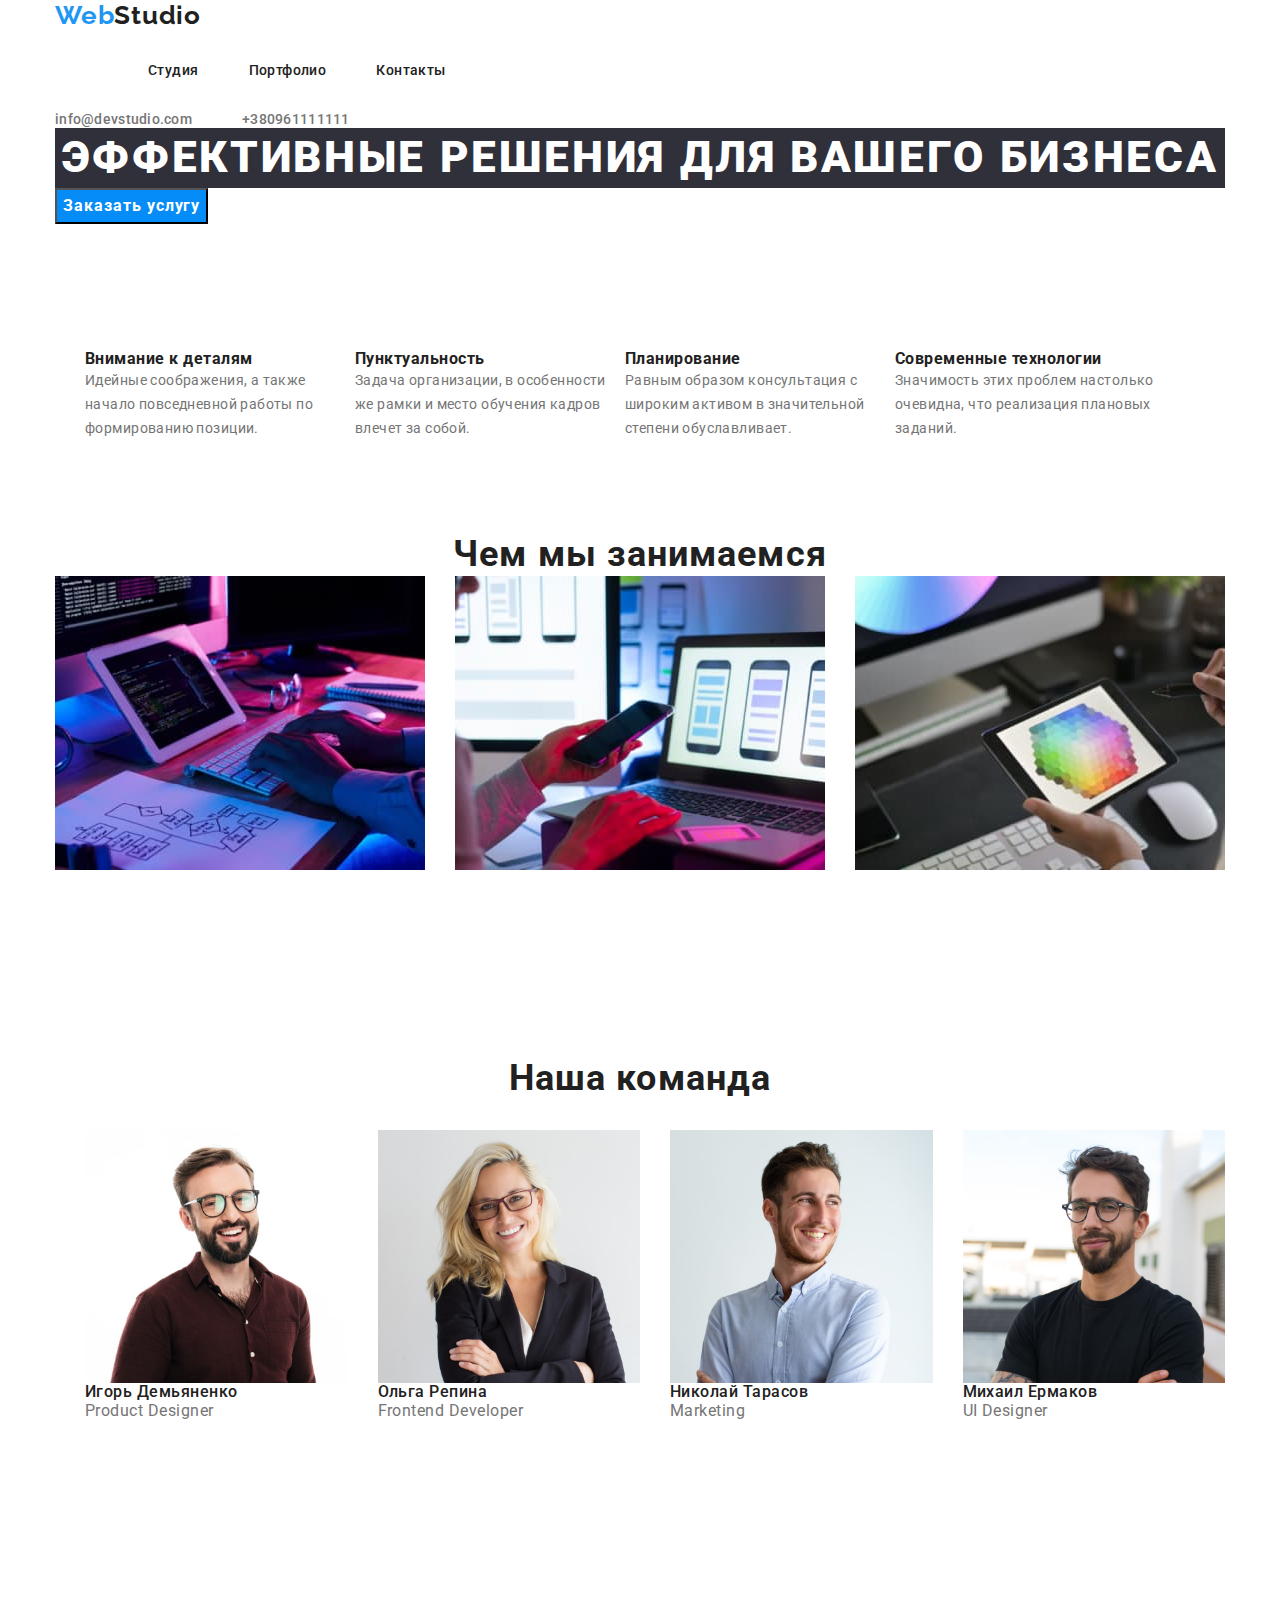
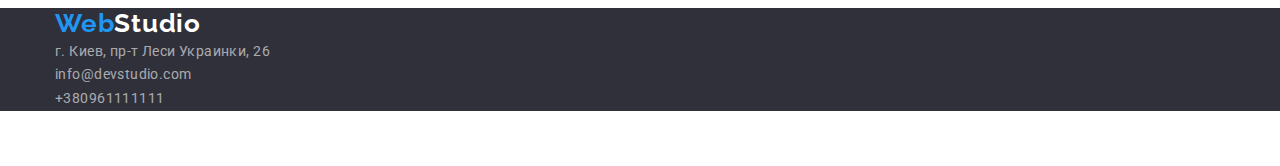
==== index.html @ 9c1d5c58 "На проверку" ====
<!DOCTYPE html>
<html lang="ru">
<head>
    <meta charset="UTF-8">
    <meta http-equiv="X-UA-Compatible" content="IE=edge">
    <meta name="viewport" content="width=device-width, initial-scale=1.0">
    <title>Document</title>
    <link rel="preconnect" href="https://fonts.googleapis.com"/>
    <link rel="preconnect" href="https://fonts.gstatic.com" crossorigin/>
    <link href="https://fonts.googleapis.com/css2?family=Raleway:wght@700&family=Roboto:wght@400;500;700;900&display=swap"
        rel="stylesheet"/>
    <link rel="stylesheet" href="https://cdnjs.cloudflare.com/ajax/libs/modern-normalize/1.0.0/modern-normalize.min.css">
    <link rel="stylesheet" href="./css/styles.css">
</head>
<body>
    <!-- Хедер -->
    <header class="header">
        <div class="container header-container">
            <a class="logo" href="/" lang="en"><span class="logo-web">Web</span>Studio</a>
        <nav class="nav-box">
            <ul class="nav-list">
                <li class="nav-item"><a href="./index.html" class="nav-link">Студия</a></li>
                <li class="nav-item"><a href="./portfolio.html" class="nav-link">Портфолио</a></li>
                <li class="nav-item"><a href="/" class="nav-link">Контакты</a></li>
            </ul>
        </nav>
        <ul class="link-box">
            <li class="nav-item"><a href="mailto:info@devstudio.com" class="contacts-link">info@devstudio.com</a></li>
            <li class="nav-item"><a href="tel:+380961111111" class="contacts-link">+380961111111</a></li>
        </ul>
        </div>

    </header>
    <main>
        <!-- Герой -->
    <div class="container">
            <h1 class="hero-title">Эффективные решения для вашего бизнеса</h1>
            <button class="btn" type="button">Заказать услугу</button>
    </div>
        <!-- Наши преимущества -->
        <section class="section">
            
            <div class="container">
        <h2 class="title">Наши преимущества</h2>
        <ul class="title-details">
            <li class="item">
                <h3 class="section-title">Внимание к деталям</h3>
                <p class="details">Идейные соображения, а также начало повседневной работы по формированию позиции.</p>
            </li>
            <li class="item">
                <h3 class="section-title">Пунктуальность</h3>
                <p class="details">Задача организации, в особенности же рамки и место обучения кадров влечет за собой.</p>
            </li>
            <li class="item" >
                <h3 class="section-title">Планирование</h3>
                <p class="details">Равным образом консультация с широким активом в значительной степени обуславливает.</p>
            </li>
            <li class="item">
                <h3 class="section-title">Современные технологии</h3>
                <p class="details">Значимость этих проблем настолько очевидна, что реализация плановых заданий.</p>
            </li>
        </ul>
        </div>
    
    <section class="section">
        <!-- Процессы и команда -->
        <div class="container">
        <h2 class="vector">Чем мы занимаемся</h2>
      
        <ul class="card-set">
            <li class="img-box"> 
                <img src="./images/img1.jpg" alt="клавиатура" width="370">
            </li>
            <li class="img-box">
                <img src="./images/img2.jpg" alt="телефон" width="370">
            </li>
            <li class="img-box">
                <img src="./images/img3.jpg" alt="планшет" width="370">
            </li>
        </ul>
    </div>
    </section>
    <section class="section">
        <div class="container">
        <h2 class="team">Наша команда</h2>
        <ul class="team-list"> 
            <li class="team-box">
                <img src="./images/img4.jpg" alt="Игорь Демьяненко" width="270">
            <div class="position-box">
                <h3 class="team-name">Игорь Демьяненко</h3>
                <p class="position">Product Designer</p>
            </div>
            </li>
            <li class="team-box">
                <img src="./images/img5.jpg" alt="Ольга Репина" width="270">
             <div class="position-box">   
                <h3 class="team-name" >Ольга Репина</h3>
                <p class="position">Frontend Developer</p>
            </div>
            </li>
            <li class="team-box">
                <img src="./images/img6.jpg" alt="Николай Тарасов" width="270">
             <div class="position-box"> 
                <h3 class="team-name">Николай Тарасов</h3>
                <p class="position" >Marketing</p>
            </div>  
            </li>
            <li class="team-box">
                <img src="./images/img7.jpg" alt="Михаил Ермаков" width="270">
             <div class="position-box">  
                <h3 class="team-name" >Михаил Ермаков</h3>
                <p class="position">UI Designer</p>
            </div> 
            </li>
        </ul>
        </div>
    </section>
</main>
<!-- футер -->
<footer>
    <div class="container">
 
            <a class="logo-footer" href="/" lang="en"><span class="logo-web">Web</span>Studio</a>
            <address>
            <ul class="link-connections">
                <li>
                    <a class="link-connection" href="https://goo.gl/maps/8ebgqSX6K33a8LGr6">г. Киев, пр-т Леси Украинки,
                        26</a>
                </li>
                <li>
                    <a class="link-connection" href="mailto:info@devstudio.com" lang="en">info@devstudio.com</a>
                </li>
                <li>
                    <a class="link-connection" href="tel:+380961111111">+380961111111</a>
                </li>
            </ul>
            </address>
    
</div>
</footer>
</body>

</html>
---- css/styles.css ----
:root {
  --primary-text-color: #757575;
  --title-text-color: #212121;
  --accent-color: #2196f3;
  --primary-white-color: #ffffff;
  --primary-font: Roboto;
  --secondary-font: Raleway;
  --footer-color: #2f303a;
  --text-footer: rgba(255, 255, 255, 0.6);
  --primary-batton-bg-color: #f5f4fa;
}

h1,
h2,
h3,
p {
  margin: 0;
  list-style: none;
}
ul {
  padding-left: 0;
  margin: 0;
  list-style: none;
}
a {
  text-decoration: none;
}

/* Хедер */
body {
  font-family: var(--primary-font), sans-serif;
  color: var(--primary-text-color);
  background-color: var(--primary-white-color);
  letter-spacing: 0.03em;
  font-size: 14px;
}
.container {
  width: 1200px;
  margin: 0 auto;
  padding-left: 15px;
  padding-right: 15px;
}

.section {
  padding-top: 94px;
  padding-bottom: 94px;
}
.container header-container {
  display: flex;
  align-items: center;
}
.logo {
  font-family: Raleway, sans-serif;
  font-style: normal;
  font-weight: bold;
  font-size: 26px;
  line-height: 1.2;
  letter-spacing: 0.03em;
  color: var(--title-text-color);
}
.logo-web {
  color: var(--accent-color);
}
.nav-list {
  display: flex;
  margin-left: 93px;
}
.link-box {
  display: flex;
  margin-left: auto;
}
.nav-item:not(:last-child) {
  margin-right: 50px;
}

.nav-link {
  display: block;
  padding-top: 32px;
  padding-bottom: 32px;
  font-weight: 500;
  font-size: 14px;
  line-height: 1.14;
  color: var(--title-text-color);
}
.nav-link:hover,
.nav-link:focus {
  color: var(--accent-color);
}
.link-box {
  display: flex;
}
.link-box.nav-item:last-child {
  margin-left: 50;
}

.contacts-link {
  font-weight: 500;
  font-size: 14px;
  line-height: 1.14;
  letter-spacing: 0.02em;
  color: var(--primary-text-color);
}
.contacts-link:hover,
.contacts-link:focus {
  color: var(--accent-color);
}
/* Герой */
.hero-title {
  font-weight: 900;
  font-size: 44px;
  line-height: 1.36;
  text-align: center;
  letter-spacing: 0.06em;
  text-transform: uppercase;
  color: var(--primary-white-color);
  background-color: #2f303a;
}
.btn {
  font-weight: 700;
  font-size: 16px;
  line-height: 1.9;
  display: flex;
  align-items: center;
  text-align: center;
  letter-spacing: 0.06em;
  color: var(--primary-white-color);
  background-color: #058cf6;
  cursor: pointer;
}
.btn:hover,
.btn:focus {
  background-color: #058cf7;
  color: var(--title-text-color);
}

.title {
  width: 1px;
  height: 1px;
  margin: 1px;
  padding: 0;
  overflow: hidden;
  border: 0;
  clip: rect(0 0 0 0);
}
/* Наши преимущества */

.title-details {
  display: flex;
  margin-left: 30px;
  margin-top: 30px;
}
.item {
  max-width: 270px;
}
.title-details.item:not(:last-child) {
  margin-left: 30;
}

.section-title {
  font-weight: 700;
  line-height: 1.14;
  letter-spacing: 0.03em;
  color: var(--title-text-color);
}
.details {
  font-style: normal;
  font-weight: 400;
  line-height: 1.7;
  letter-spacing: 0.03em;
  color: var(--primary-text-color);
}
/* процессы и команда */
.card-set {
  display: flex;
  margin-left: -30px;
  margin-top: -30px;
}
.card-set > .img-box {
  margin-left: 30px;
  margin-top: 30px;
}

.vector,
.team {
  font-weight: 700;
  font-size: 36px;
  line-height: 1.16;
  letter-spacing: 0.03em;
  color: var(--title-text-color);
  text-align: center;
}
.team-list {
  display: flex;
}
.team-list > .team-box {
  margin-left: 30px;
  margin-top: 30px;
}
.team-name {
  font-weight: 500;
  font-size: 16px;
  line-height: 1.18;
  letter-spacing: 0.03em;
  color: var(--title-text-color);
}
.position {
  font-weight: 400;
  font-size: 16px;
  line-height: 1.18;
  letter-spacing: 0.03em;
  color: var(--primary-text-color);
}
/* портфолио */
.filter-battons {
  display: flex;
  justify-content: center;
  padding-left: 0;
  padding-top: 94px;
  margin-bottom: 50px;
}
.portfolio-button:last-child {
  margin-right: 8px;
}
.portfolio-button {
  padding: 6px 22px;
  text-align: center;
  font-family: Roboto, sans-serif;
  font-weight: 500;
  font-size: 16px;
  line-height: 1.62;
  letter-spacing: 0.03em;
  color: var(--title-text-color);
  background-color: var(--primary-batton-bg-color);
  cursor: pointer;
  border: none;
  box-shadow: none;
  border-radius: 4px;
}
.portfolio-button:hover,
.portfolio-button:focus {
  color: var(--title-text-color);
  background-color: var(--accent-color);
}
.portfolio-list {
  display: flex;
  flex-wrap: wrap;
  padding-left: 0;
  padding-bottom: 94px;
}
.portfolio-list > .portfolio-item {
  margin-right: 30px;
  margin-bottom: 30px;
}
.portfolio-item:nth-child(3n) {
  margin-right: 0;
}
.portfolio-item:nth-last-child(-n + 3) {
  margin-bottom: 0;
}

img {
  display: block;
  max-width: 100%;
  height: auto;
}
.portfolio-title {
  color: var(--title-text-color);
  font-weight: 700;
  font-size: 18px;
  line-height: 2;
  letter-spacing: 0.06em;
}
.portfolio-projeсt {
  font-size: 16px;
  line-height: 1.9;
  color: var(--title-text-color);
}
/* Футер */

.logo-footer {
  font-family: Raleway, sans-serif;
  font-style: normal;
  font-weight: 700;
  font-size: 26px;
  line-height: 1.2;
  letter-spacing: 0.03em;
  color: var(--primary-white-color);
  padding-top: 60px;
}

.link-connection {
  font-style: normal;
  font-weight: 400;
  line-height: 1.7;
  letter-spacing: 0.03em;
  color: var(--text-footer);
  padding-bottom: 60px;
}
.link-connection:hover,
.link-connection:focus {
  color: var(--primary-white-color);
}
footer {
  background-color: var(--footer-color);
}
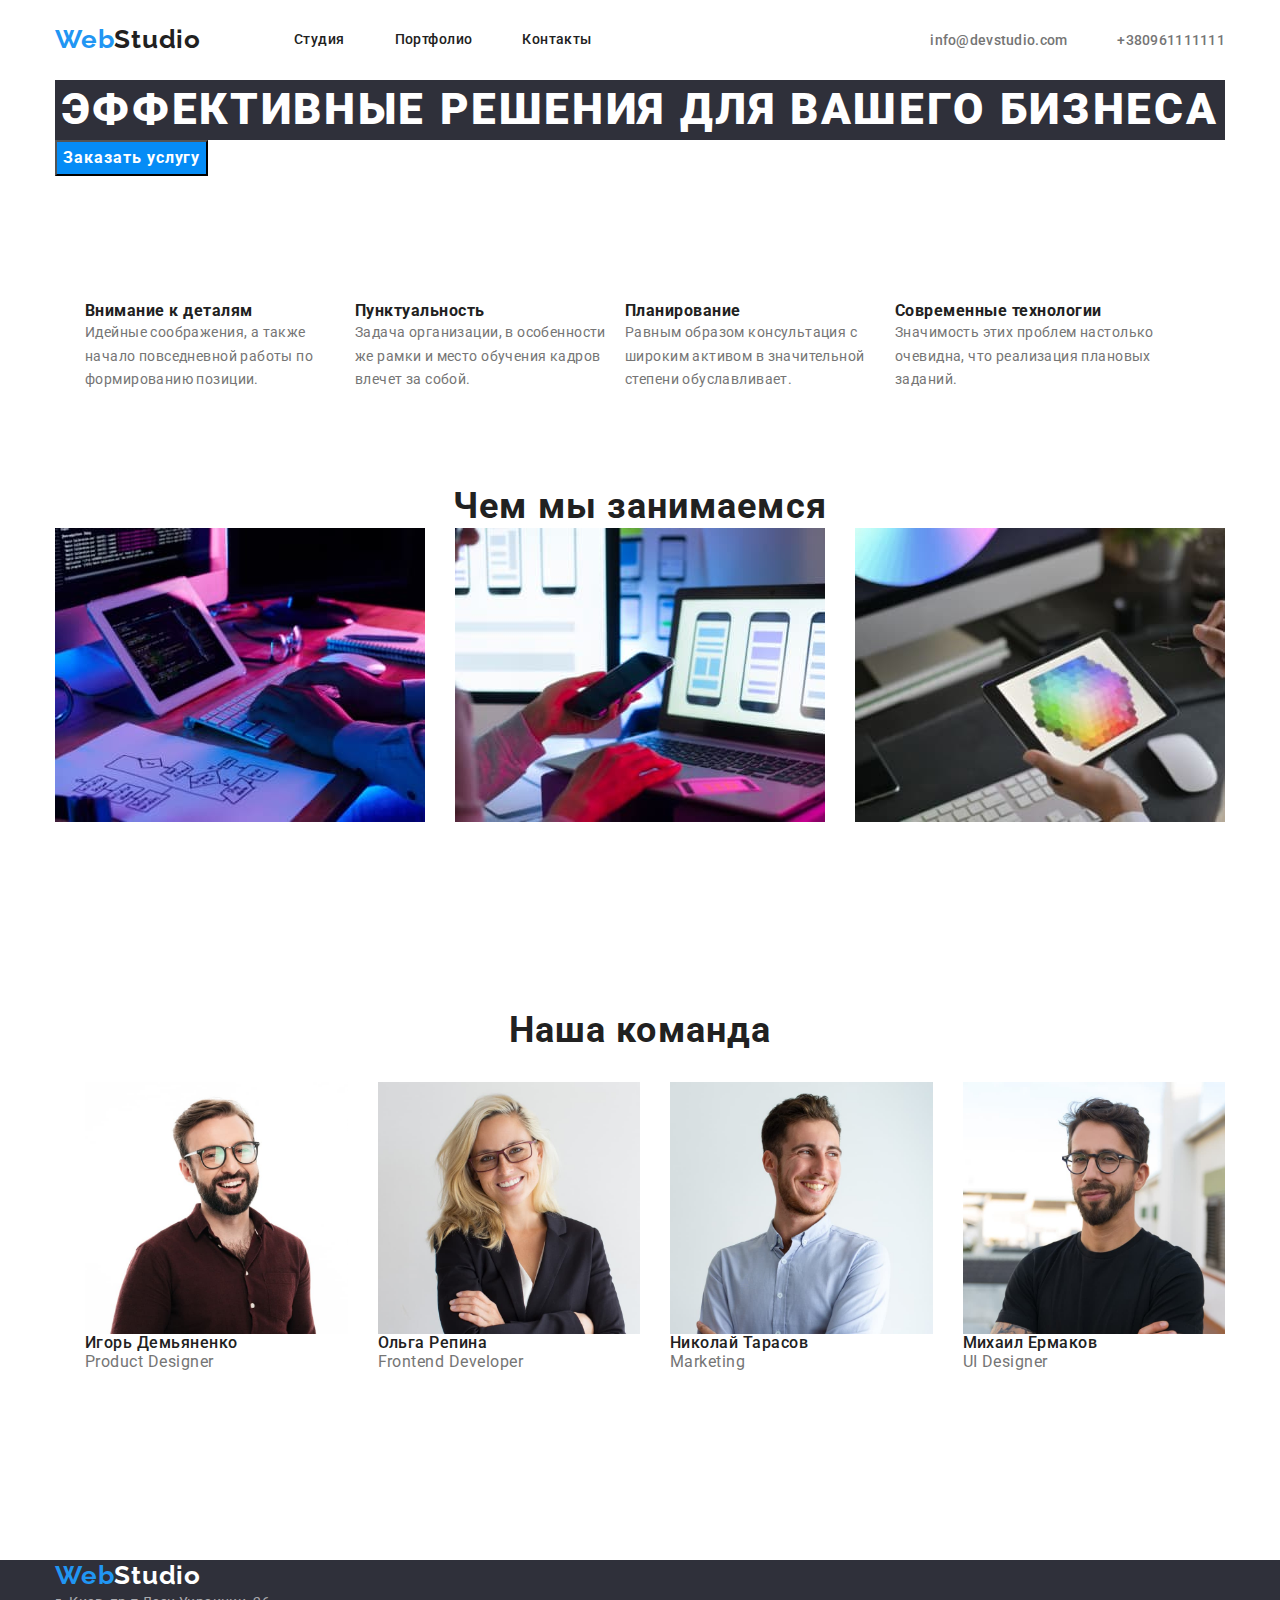
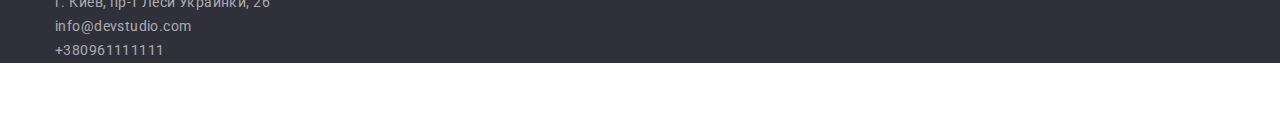
==== commit 76f985d2: "поправила немного" ====
--- a/index.html
+++ b/index.html
@@ -17,13 +17,13 @@
     <header class="header">
         <div class="container header-container">
             <a class="logo" href="/" lang="en"><span class="logo-web">Web</span>Studio</a>
-        <nav class="nav-box">
+        <!-- <nav class="nav-box"> -->
             <ul class="nav-list">
                 <li class="nav-item"><a href="./index.html" class="nav-link">Студия</a></li>
                 <li class="nav-item"><a href="./portfolio.html" class="nav-link">Портфолио</a></li>
                 <li class="nav-item"><a href="/" class="nav-link">Контакты</a></li>
             </ul>
-        </nav>
+        <!-- </nav> -->
         <ul class="link-box">
             <li class="nav-item"><a href="mailto:info@devstudio.com" class="contacts-link">info@devstudio.com</a></li>
             <li class="nav-item"><a href="tel:+380961111111" class="contacts-link">+380961111111</a></li>
--- a/css/styles.css
+++ b/css/styles.css
@@ -45,7 +45,7 @@
   padding-top: 94px;
   padding-bottom: 94px;
 }
-.container header-container {
+.header-container {
   display: flex;
   align-items: center;
 }
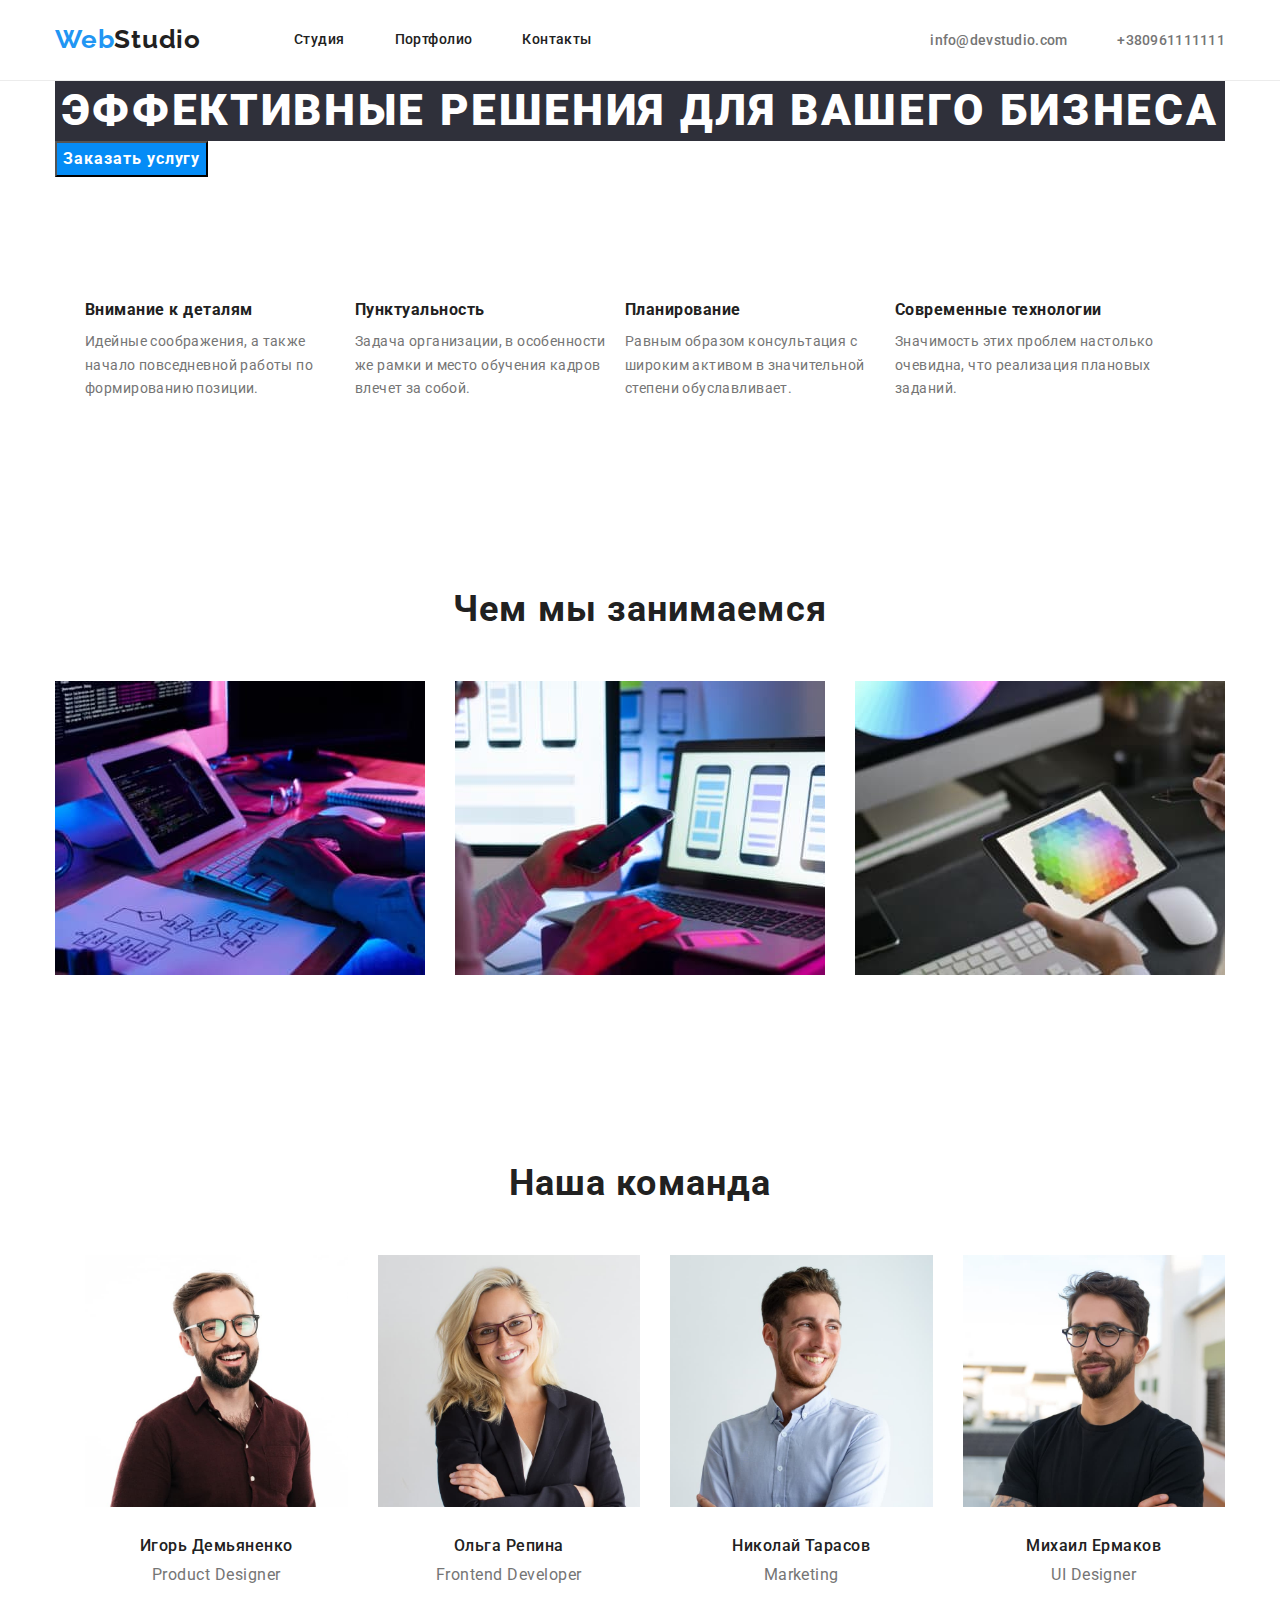
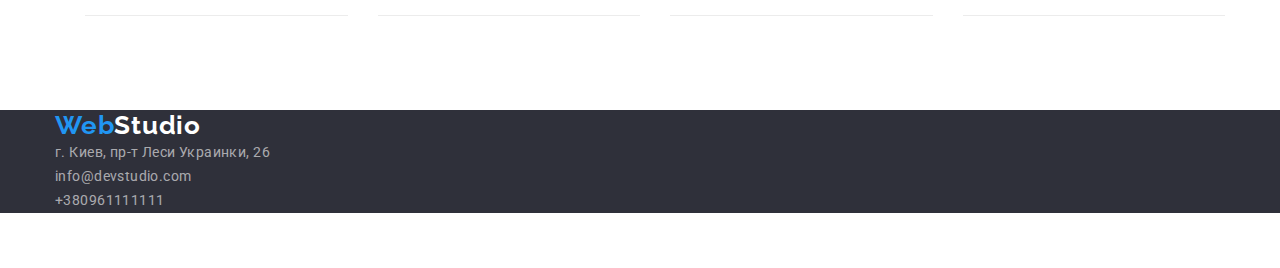
==== commit 026ee40e: "правки .hidden" ====
--- a/index.html
+++ b/index.html
@@ -13,17 +13,18 @@
     <link rel="stylesheet" href="./css/styles.css">
 </head>
 <body>
-    <!-- Хедер -->
+    
+        <!-- Хедер -->
     <header class="header">
         <div class="container header-container">
             <a class="logo" href="/" lang="en"><span class="logo-web">Web</span>Studio</a>
-        <!-- <nav class="nav-box"> -->
+        <nav class="nav-box">
             <ul class="nav-list">
                 <li class="nav-item"><a href="./index.html" class="nav-link">Студия</a></li>
                 <li class="nav-item"><a href="./portfolio.html" class="nav-link">Портфолио</a></li>
                 <li class="nav-item"><a href="/" class="nav-link">Контакты</a></li>
             </ul>
-        <!-- </nav> -->
+        </nav>
         <ul class="link-box">
             <li class="nav-item"><a href="mailto:info@devstudio.com" class="contacts-link">info@devstudio.com</a></li>
             <li class="nav-item"><a href="tel:+380961111111" class="contacts-link">+380961111111</a></li>
@@ -32,16 +33,18 @@
 
     </header>
     <main>
+        
         <!-- Герой -->
     <div class="container">
             <h1 class="hero-title">Эффективные решения для вашего бизнеса</h1>
             <button class="btn" type="button">Заказать услугу</button>
     </div>
+        
         <!-- Наши преимущества -->
         <section class="section">
             
             <div class="container">
-        <h2 class="title">Наши преимущества</h2>
+        <h2 class="hidden">Наши преимущества</h2>
         <ul class="title-details">
             <li class="item">
                 <h3 class="section-title">Внимание к деталям</h3>
@@ -61,9 +64,10 @@
             </li>
         </ul>
         </div>
-    
+    </section>
+        <!-- Чем мы занимаемся -->
     <section class="section">
-        <!-- Процессы и команда -->
+       
         <div class="container">
         <h2 class="vector">Чем мы занимаемся</h2>
       
@@ -80,6 +84,8 @@
         </ul>
     </div>
     </section>
+       
+        <!-- Наша команда -->
     <section class="section">
         <div class="container">
         <h2 class="team">Наша команда</h2>
@@ -116,7 +122,8 @@
         </div>
     </section>
 </main>
-<!-- футер -->
+
+        <!-- футер -->
 <footer>
     <div class="container">
  
--- a/css/styles.css
+++ b/css/styles.css
@@ -3,11 +3,13 @@
   --title-text-color: #212121;
   --accent-color: #2196f3;
   --primary-white-color: #ffffff;
-  --primary-font: Roboto;
-  --secondary-font: Raleway;
   --footer-color: #2f303a;
   --text-footer: rgba(255, 255, 255, 0.6);
   --primary-batton-bg-color: #f5f4fa;
+  --border-color: #ececec;
+
+  --primary-font: Roboto;
+  --secondary-font: Raleway;
 }
 
 h1,
@@ -26,7 +28,6 @@
   text-decoration: none;
 }
 
-/* Хедер */
 body {
   font-family: var(--primary-font), sans-serif;
   color: var(--primary-text-color);
@@ -44,6 +45,12 @@
 .section {
   padding-top: 94px;
   padding-bottom: 94px;
+}
+
+/* Хедер */
+
+.header {
+  border-bottom: 1px solid var(--border-color);
 }
 .header-container {
   display: flex;
@@ -104,7 +111,9 @@
 .contacts-link:focus {
   color: var(--accent-color);
 }
+
 /* Герой */
+
 .hero-title {
   font-weight: 900;
   font-size: 44px;
@@ -133,15 +142,17 @@
   color: var(--title-text-color);
 }
 
-.title {
+.hidden {
+  position: absolute;
   width: 1px;
   height: 1px;
-  margin: 1px;
+  margin: -1px;
   padding: 0;
   overflow: hidden;
   border: 0;
   clip: rect(0 0 0 0);
 }
+
 /* Наши преимущества */
 
 .title-details {
@@ -161,6 +172,7 @@
   line-height: 1.14;
   letter-spacing: 0.03em;
   color: var(--title-text-color);
+  padding-bottom: 10px;
 }
 .details {
   font-style: normal;
@@ -169,7 +181,10 @@
   letter-spacing: 0.03em;
   color: var(--primary-text-color);
 }
-/* процессы и команда */
+
+/* Чем мы занимаемся */
+/* Наша команда */
+
 .card-set {
   display: flex;
   margin-left: -30px;
@@ -180,6 +195,12 @@
   margin-top: 30px;
 }
 
+.vector {
+  margin-bottom: 50px;
+}
+.team {
+  margin-bottom: 20px;
+}
 .vector,
 .team {
   font-weight: 700;
@@ -192,6 +213,7 @@
 .team-list {
   display: flex;
 }
+
 .team-list > .team-box {
   margin-left: 30px;
   margin-top: 30px;
@@ -203,19 +225,27 @@
   letter-spacing: 0.03em;
   color: var(--title-text-color);
 }
+.position-box {
+  margin-top: 30px;
+  text-align: center;
+}
+
 .position {
+  margin-top: 10px;
   font-weight: 400;
   font-size: 16px;
   line-height: 1.18;
   letter-spacing: 0.03em;
   color: var(--primary-text-color);
-}
+  padding-bottom: 30px;
+  border-bottom: 1px solid var(--border-color);
+}
+
 /* портфолио */
+
 .filter-battons {
   display: flex;
   justify-content: center;
-  padding-left: 0;
-  padding-top: 94px;
   margin-bottom: 50px;
 }
 .portfolio-button:last-child {
@@ -244,18 +274,12 @@
 .portfolio-list {
   display: flex;
   flex-wrap: wrap;
-  padding-left: 0;
-  padding-bottom: 94px;
-}
-.portfolio-list > .portfolio-item {
+  margin-left: -30px;
+  margin-top: -30px;
+}
+.portfolio-item {
   margin-right: 30px;
   margin-bottom: 30px;
-}
-.portfolio-item:nth-child(3n) {
-  margin-right: 0;
-}
-.portfolio-item:nth-last-child(-n + 3) {
-  margin-bottom: 0;
 }
 
 img {
@@ -274,7 +298,10 @@
   font-size: 16px;
   line-height: 1.9;
   color: var(--title-text-color);
-}
+  padding-bottom: 10px;
+  border-bottom: 1px solid var(--border-color);
+}
+
 /* Футер */
 
 .logo-footer {
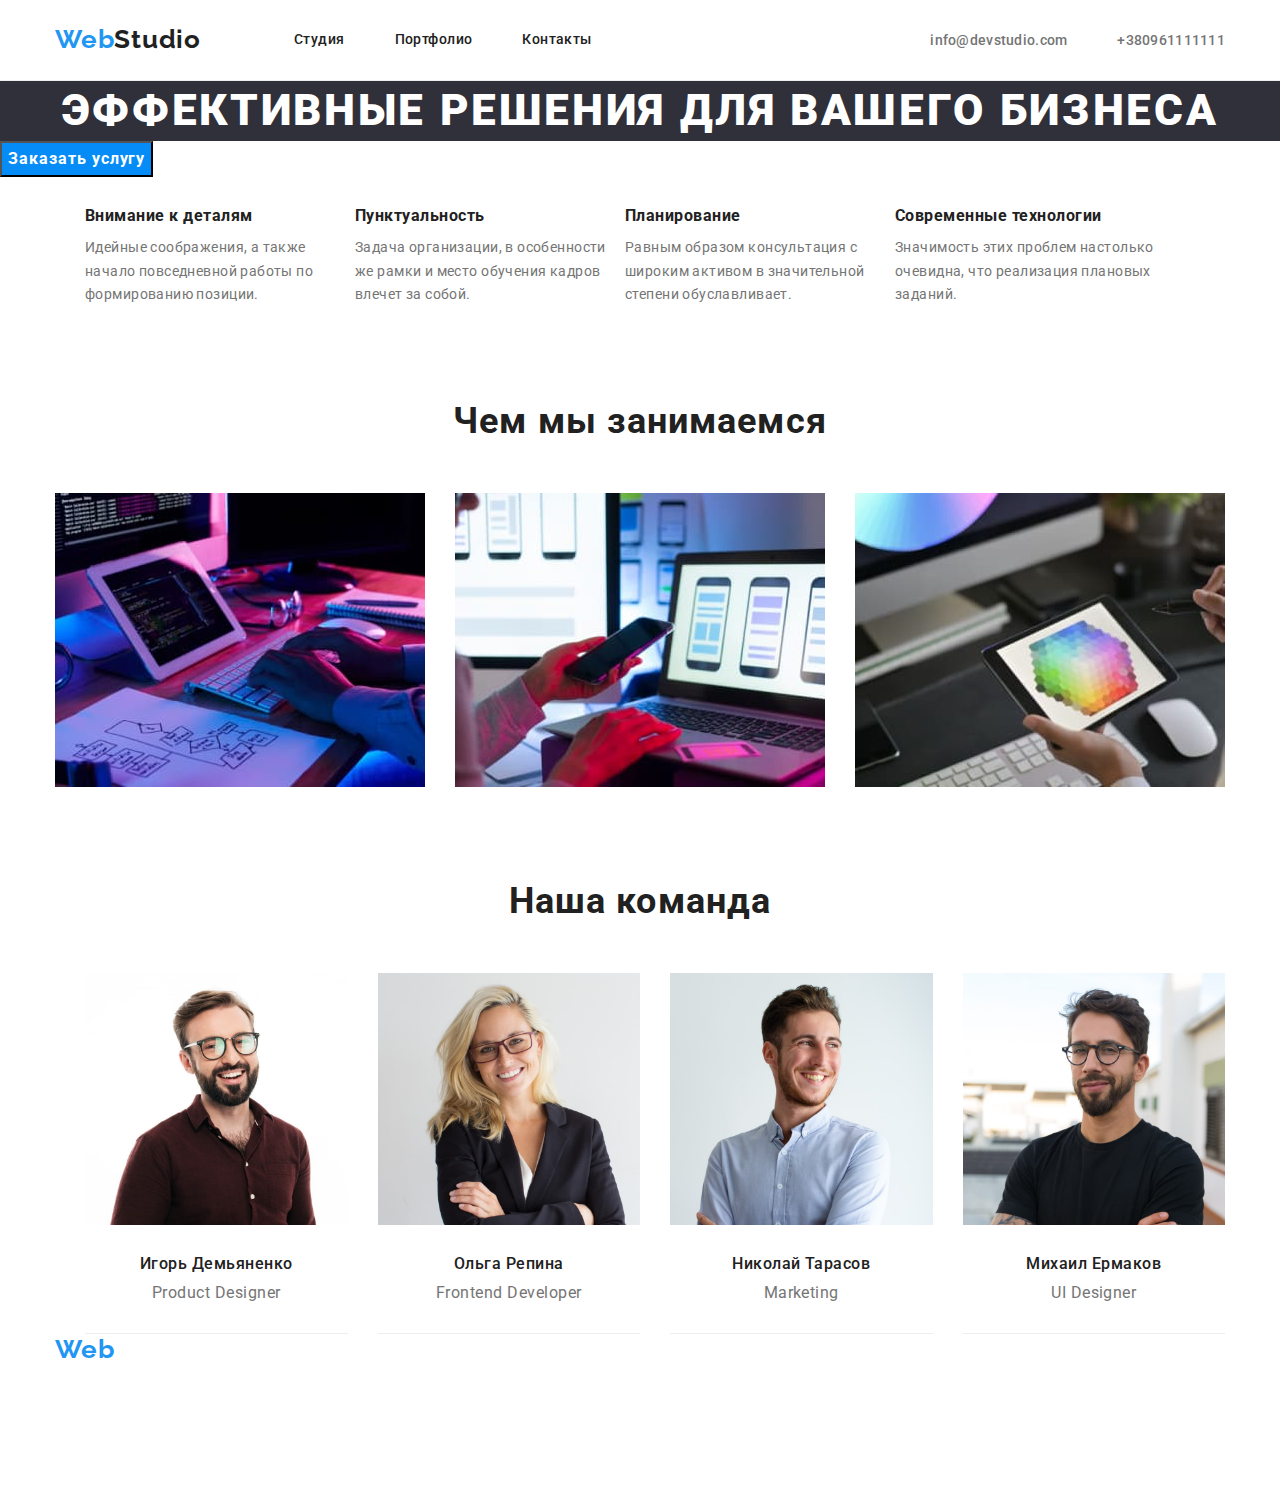
==== commit dc7318fd: "утопия" ====
--- a/index.html
+++ b/index.html
@@ -35,13 +35,13 @@
     <main>
         
         <!-- Герой -->
-    <div class="container">
+    <div class="hero-container">
             <h1 class="hero-title">Эффективные решения для вашего бизнеса</h1>
             <button class="btn" type="button">Заказать услугу</button>
     </div>
+
         
         <!-- Наши преимущества -->
-        <section class="section">
             
             <div class="container">
         <h2 class="hidden">Наши преимущества</h2>
@@ -86,7 +86,7 @@
     </section>
        
         <!-- Наша команда -->
-    <section class="section">
+    <section class="section-team">
         <div class="container">
         <h2 class="team">Наша команда</h2>
         <ul class="team-list"> 
--- a/css/styles.css
+++ b/css/styles.css
@@ -3,10 +3,10 @@
   --title-text-color: #212121;
   --accent-color: #2196f3;
   --primary-white-color: #ffffff;
-  --footer-color: #2f303a;
+  --hero-footer-color: #2f303a;
   --text-footer: rgba(255, 255, 255, 0.6);
-  --primary-batton-bg-color: #f5f4fa;
-  --border-color: #ececec;
+  --primary-bg-color: #f5f4fa;
+  --border-color: #eeeeee;
 
   --primary-font: Roboto;
   --secondary-font: Raleway;
@@ -275,11 +275,18 @@
   display: flex;
   flex-wrap: wrap;
   margin-left: -30px;
-  margin-top: -30px;
+  margin-bottom: -30px;
 }
 .portfolio-item {
   margin-right: 30px;
   margin-bottom: 30px;
+}
+
+.portfolio-box {
+  border-left: 1px solid var(--border-color);
+  border-right: 1px solid var(--border-color);
+  border-bottom: 1px solid var(--border-color);
+  padding-bottom: 20px;
 }
 
 img {
@@ -293,13 +300,12 @@
   font-size: 18px;
   line-height: 2;
   letter-spacing: 0.06em;
+  margin-bottom: 4;
 }
 .portfolio-projeсt {
   font-size: 16px;
   line-height: 1.9;
   color: var(--title-text-color);
-  padding-bottom: 10px;
-  border-bottom: 1px solid var(--border-color);
 }
 
 /* Футер */
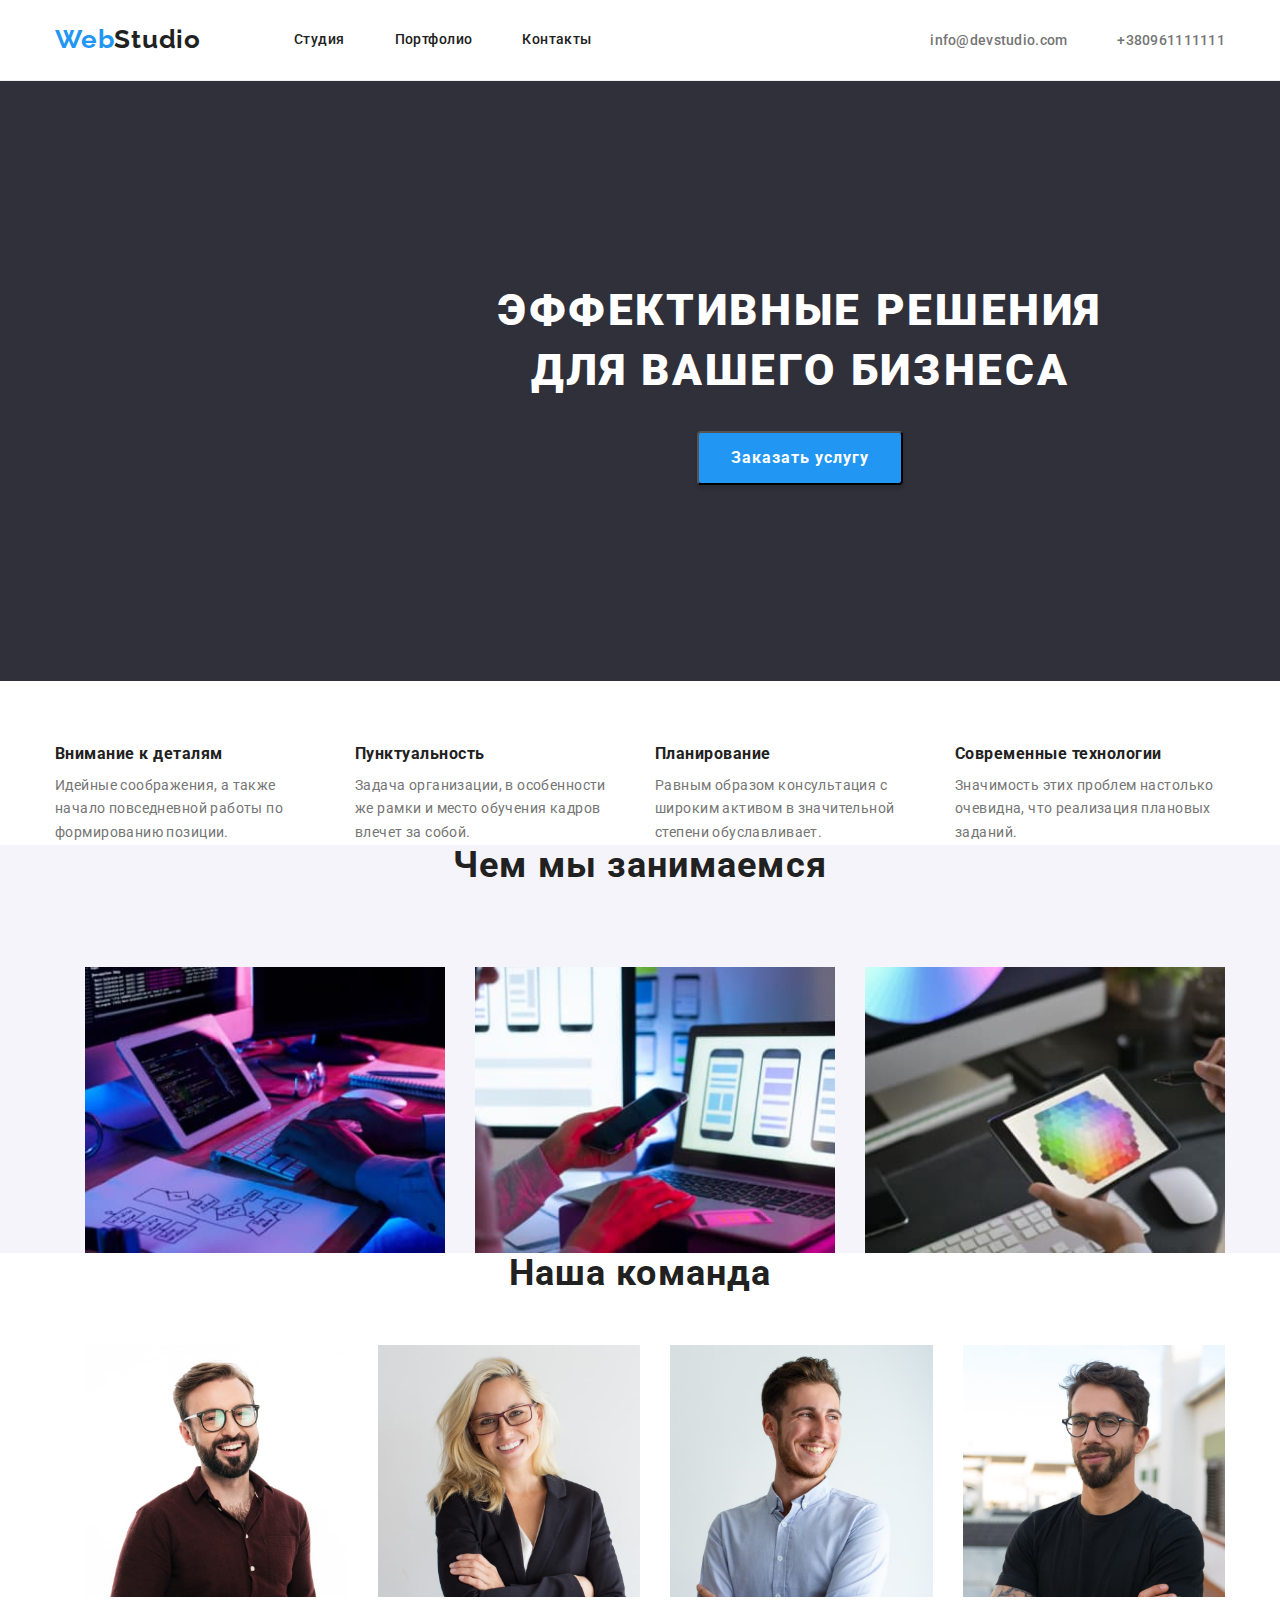
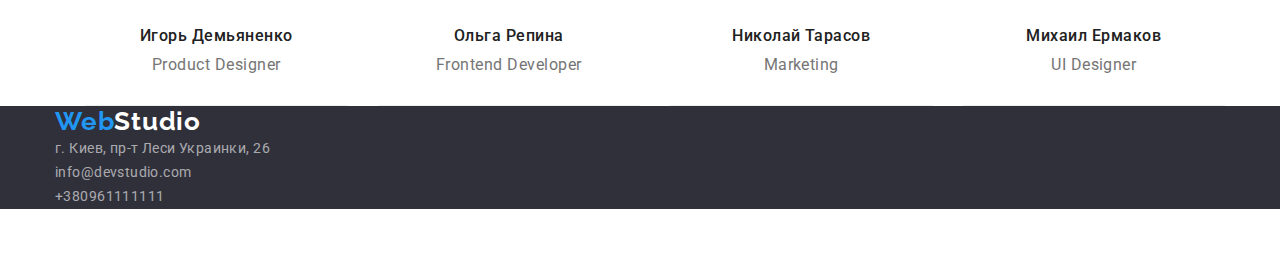
==== commit 4664a3c9: "комит" ====
--- a/index.html
+++ b/index.html
@@ -35,14 +35,14 @@
     <main>
         
         <!-- Герой -->
-    <div class="hero-container">
+    <section class="hero-section">
             <h1 class="hero-title">Эффективные решения для вашего бизнеса</h1>
             <button class="btn" type="button">Заказать услугу</button>
-    </div>
+    </section>
 
         
         <!-- Наши преимущества -->
-            
+            <section class="item-section">
             <div class="container">
         <h2 class="hidden">Наши преимущества</h2>
         <ul class="title-details">
@@ -64,9 +64,9 @@
             </li>
         </ul>
         </div>
-    </section>
+        </section>
         <!-- Чем мы занимаемся -->
-    <section class="section">
+    <section class="card-section">
        
         <div class="container">
         <h2 class="vector">Чем мы занимаемся</h2>
@@ -126,10 +126,12 @@
         <!-- футер -->
 <footer>
     <div class="container">
- 
-            <a class="logo-footer" href="/" lang="en"><span class="logo-web">Web</span>Studio</a>
-            <address>
-            <ul class="link-connections">
+
+        <a class="logo-footer" href="/" lang="en"><span class="logo-web">Web</span>Studio</a>
+        <address>
+
+            <ul>
+
                 <li>
                     <a class="link-connection" href="https://goo.gl/maps/8ebgqSX6K33a8LGr6">г. Киев, пр-т Леси Украинки,
                         26</a>
@@ -141,9 +143,9 @@
                     <a class="link-connection" href="tel:+380961111111">+380961111111</a>
                 </li>
             </ul>
-            </address>
-    
-</div>
+        </address>
+    </div>
+
 </footer>
 </body>
 
--- a/css/styles.css
+++ b/css/styles.css
@@ -114,7 +114,20 @@
 
 /* Герой */
 
+.hero-section {
+  display: block;
+  width: 1600px;
+  height: 600px;
+  text-align: center;
+  padding: 200px 0;
+  margin-left: auto;
+  margin-right: auto;
+  background-color: #2f303a;
+}
+
 .hero-title {
+  display: inline-block;
+  width: 696px;
   font-weight: 900;
   font-size: 44px;
   line-height: 1.36;
@@ -122,19 +135,24 @@
   letter-spacing: 0.06em;
   text-transform: uppercase;
   color: var(--primary-white-color);
-  background-color: #2f303a;
+  margin-bottom: 30px;
 }
 .btn {
+  display: block;
+  font-family: inherit;
   font-weight: 700;
   font-size: 16px;
   line-height: 1.9;
-  display: flex;
   align-items: center;
   text-align: center;
   letter-spacing: 0.06em;
   color: var(--primary-white-color);
-  background-color: #058cf6;
+  background-color: var(--accent-color);
   cursor: pointer;
+  margin: 0 auto;
+  padding: 10px 32px;
+  box-shadow: 0px 4px 4px rgba(0, 0, 0, 0.15);
+  border-radius: 4px;
 }
 .btn:hover,
 .btn:focus {
@@ -154,11 +172,14 @@
 }
 
 /* Наши преимущества */
+.item-section {
+  padding: 0;
+}
 
 .title-details {
   display: flex;
-  margin-left: 30px;
-  margin-top: 30px;
+  justify-content: space-between;
+  padding-top: 64px;
 }
 .item {
   max-width: 270px;
@@ -185,10 +206,13 @@
 /* Чем мы занимаемся */
 /* Наша команда */
 
+.card-section {
+  background-color: var(--primary-bg-color);
+}
+
 .card-set {
   display: flex;
-  margin-left: -30px;
-  margin-top: -30px;
+  justify-content: space-between;
 }
 .card-set > .img-box {
   margin-left: 30px;
@@ -260,7 +284,7 @@
   line-height: 1.62;
   letter-spacing: 0.03em;
   color: var(--title-text-color);
-  background-color: var(--primary-batton-bg-color);
+  background-color: var(--primary-bg-color);
   cursor: pointer;
   border: none;
   box-shadow: none;
@@ -268,7 +292,7 @@
 }
 .portfolio-button:hover,
 .portfolio-button:focus {
-  color: var(--title-text-color);
+  color: var(--primary-white-color);
   background-color: var(--accent-color);
 }
 .portfolio-list {
@@ -286,7 +310,8 @@
   border-left: 1px solid var(--border-color);
   border-right: 1px solid var(--border-color);
   border-bottom: 1px solid var(--border-color);
-  padding-bottom: 20px;
+  padding: 20px 24px;
+  border-radius: 4px;
 }
 
 img {
@@ -334,5 +359,5 @@
   color: var(--primary-white-color);
 }
 footer {
-  background-color: var(--footer-color);
-}
+  background-color: var(--hero-footer-color);
+}
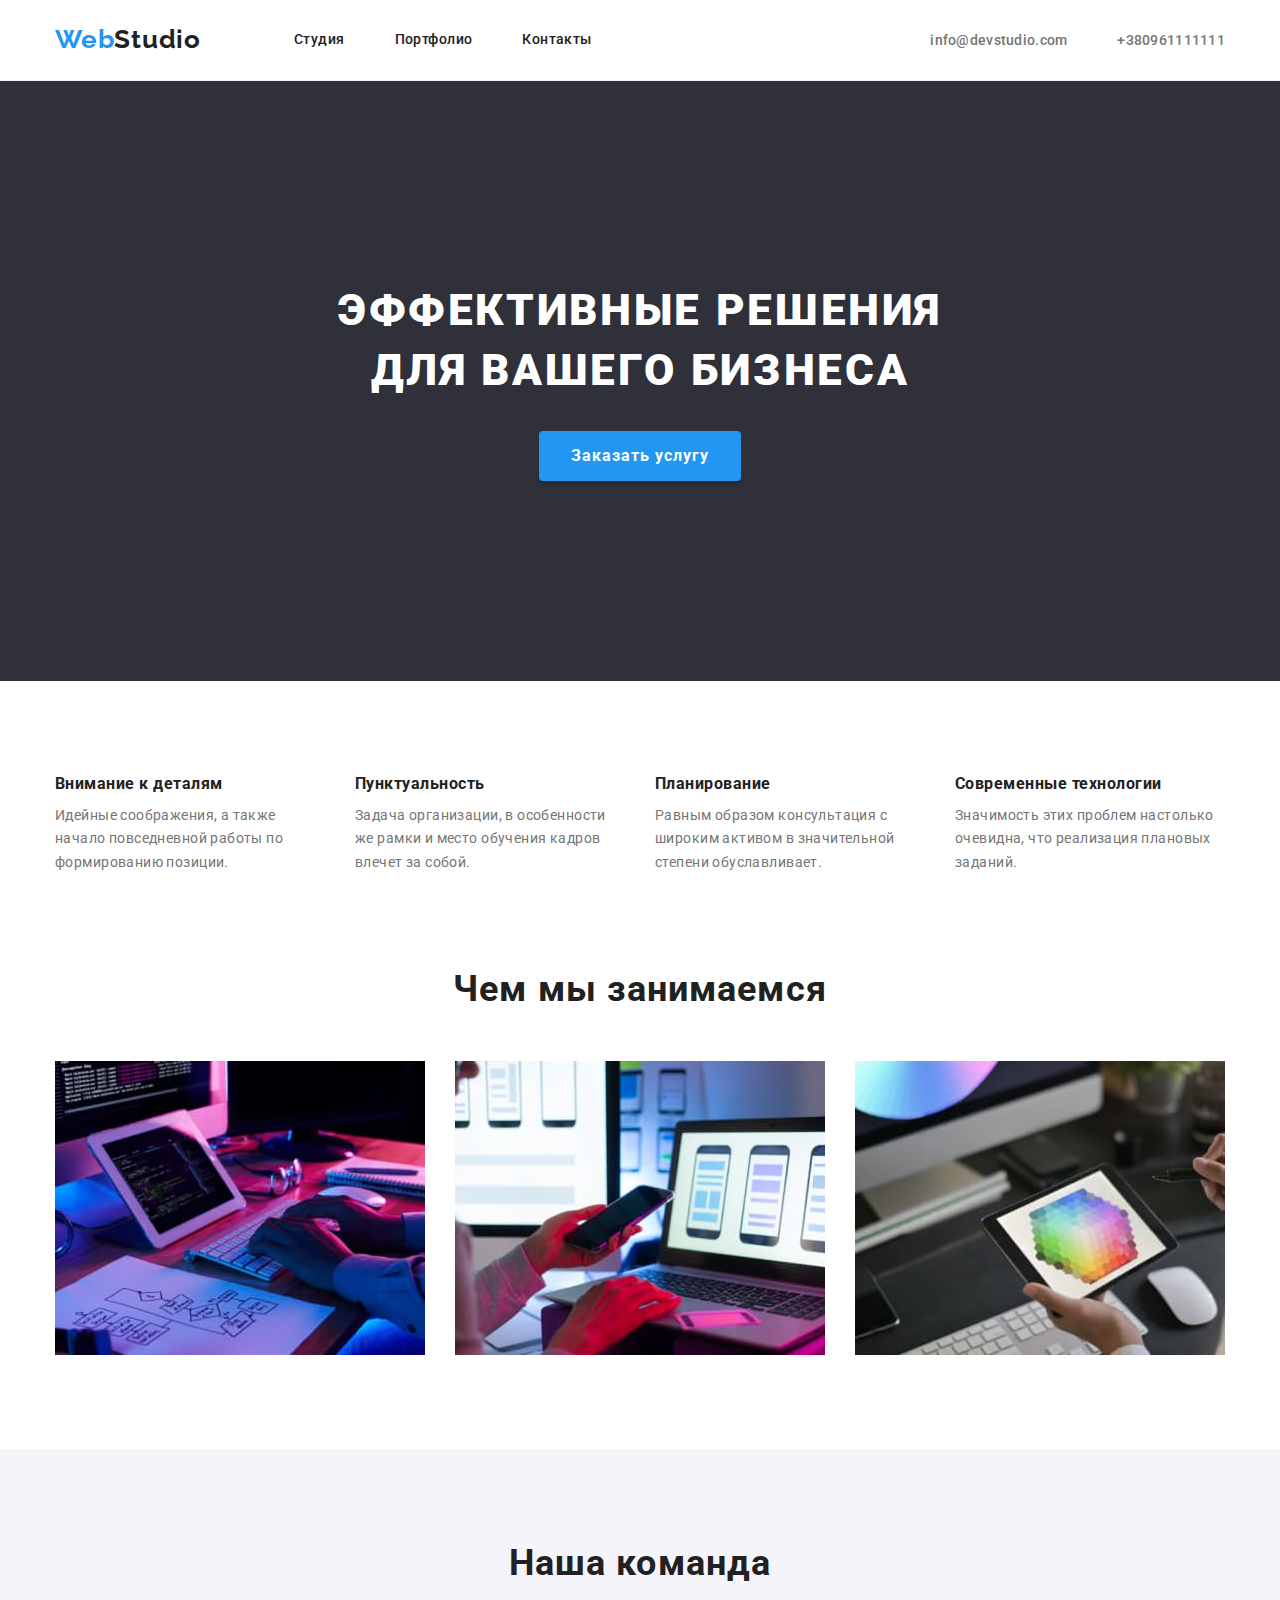
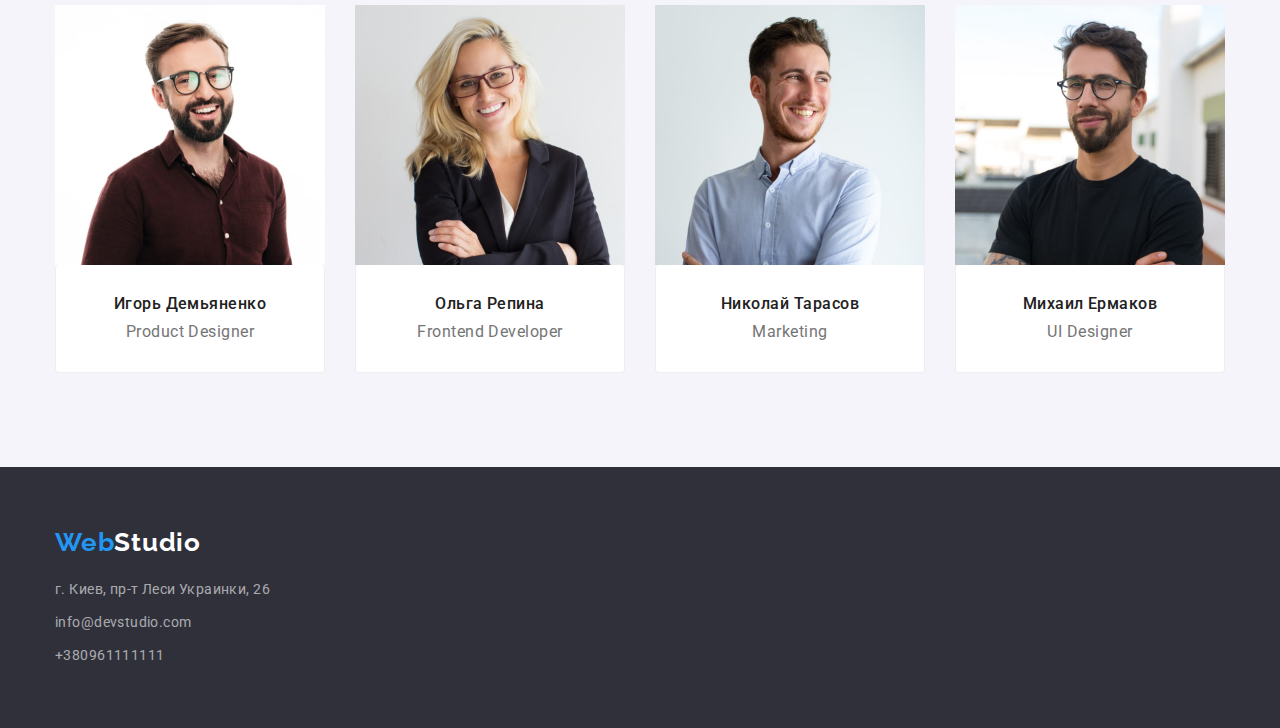
==== commit 4b7a7c72: "правки нові" ====
--- a/index.html
+++ b/index.html
@@ -42,7 +42,8 @@
 
         
         <!-- Наши преимущества -->
-            <section class="item-section">
+
+            <section class="item-section section">
             <div class="container">
         <h2 class="hidden">Наши преимущества</h2>
         <ul class="title-details">
@@ -66,7 +67,7 @@
         </div>
         </section>
         <!-- Чем мы занимаемся -->
-    <section class="card-section">
+    <section class="section">
        
         <div class="container">
         <h2 class="vector">Чем мы занимаемся</h2>
@@ -86,7 +87,8 @@
     </section>
        
         <!-- Наша команда -->
-    <section class="section-team">
+    
+    <section class="section-team section">
         <div class="container">
         <h2 class="team">Наша команда</h2>
         <ul class="team-list"> 
@@ -124,22 +126,21 @@
 </main>
 
         <!-- футер -->
-<footer>
+<footer class="footer">
     <div class="container">
 
         <a class="logo-footer" href="/" lang="en"><span class="logo-web">Web</span>Studio</a>
         <address>
 
             <ul>
-
-                <li>
+                <li class="connection-box">
                     <a class="link-connection" href="https://goo.gl/maps/8ebgqSX6K33a8LGr6">г. Киев, пр-т Леси Украинки,
                         26</a>
                 </li>
-                <li>
+                <li class="connection-box">
                     <a class="link-connection" href="mailto:info@devstudio.com" lang="en">info@devstudio.com</a>
                 </li>
-                <li>
+                <li class="connection-box">
                     <a class="link-connection" href="tel:+380961111111">+380961111111</a>
                 </li>
             </ul>
--- a/css/styles.css
+++ b/css/styles.css
@@ -116,12 +116,8 @@
 
 .hero-section {
   display: block;
-  width: 1600px;
-  height: 600px;
   text-align: center;
   padding: 200px 0;
-  margin-left: auto;
-  margin-right: auto;
   background-color: #2f303a;
 }
 
@@ -153,11 +149,7 @@
   padding: 10px 32px;
   box-shadow: 0px 4px 4px rgba(0, 0, 0, 0.15);
   border-radius: 4px;
-}
-.btn:hover,
-.btn:focus {
-  background-color: #058cf7;
-  color: var(--title-text-color);
+  border: none;
 }
 
 .hidden {
@@ -173,13 +165,12 @@
 
 /* Наши преимущества */
 .item-section {
-  padding: 0;
+  padding-bottom: 0;
 }
 
 .title-details {
   display: flex;
   justify-content: space-between;
-  padding-top: 64px;
 }
 .item {
   max-width: 270px;
@@ -206,17 +197,13 @@
 /* Чем мы занимаемся */
 /* Наша команда */
 
-.card-section {
+.card-set {
+  display: flex;
+  justify-content: space-between;
+}
+
+.section-team {
   background-color: var(--primary-bg-color);
-}
-
-.card-set {
-  display: flex;
-  justify-content: space-between;
-}
-.card-set > .img-box {
-  margin-left: 30px;
-  margin-top: 30px;
 }
 
 .vector {
@@ -236,11 +223,7 @@
 }
 .team-list {
   display: flex;
-}
-
-.team-list > .team-box {
-  margin-left: 30px;
-  margin-top: 30px;
+  justify-content: space-between;
 }
 .team-name {
   font-weight: 500;
@@ -250,8 +233,15 @@
   color: var(--title-text-color);
 }
 .position-box {
-  margin-top: 30px;
-  text-align: center;
+  padding-top: 30px;
+  padding-bottom: 30px;
+  text-align: center;
+  background-color: var(--primary-white-color);
+
+  border-left: 1px solid var(--border-color);
+  border-right: 1px solid var(--border-color);
+  border-bottom: 1px solid var(--border-color);
+  border-radius: 4px;
 }
 
 .position {
@@ -261,8 +251,6 @@
   line-height: 1.18;
   letter-spacing: 0.03em;
   color: var(--primary-text-color);
-  padding-bottom: 30px;
-  border-bottom: 1px solid var(--border-color);
 }
 
 /* портфолио */
@@ -336,6 +324,7 @@
 /* Футер */
 
 .logo-footer {
+  display: inline-block;
   font-family: Raleway, sans-serif;
   font-style: normal;
   font-weight: 700;
@@ -343,21 +332,28 @@
   line-height: 1.2;
   letter-spacing: 0.03em;
   color: var(--primary-white-color);
-  padding-top: 60px;
-}
-
+  margin-bottom: 20px;
+}
+.connection-box {
+  margin-bottom: 9px;
+}
+.connection-box:last-child {
+  margin-bottom: 0;
+}
 .link-connection {
+  display: inline-block;
   font-style: normal;
   font-weight: 400;
   line-height: 1.7;
   letter-spacing: 0.03em;
   color: var(--text-footer);
-  padding-bottom: 60px;
 }
 .link-connection:hover,
 .link-connection:focus {
   color: var(--primary-white-color);
 }
-footer {
+.footer {
   background-color: var(--hero-footer-color);
-}
+  padding-top: 60px;
+  padding-bottom: 60px;
+}
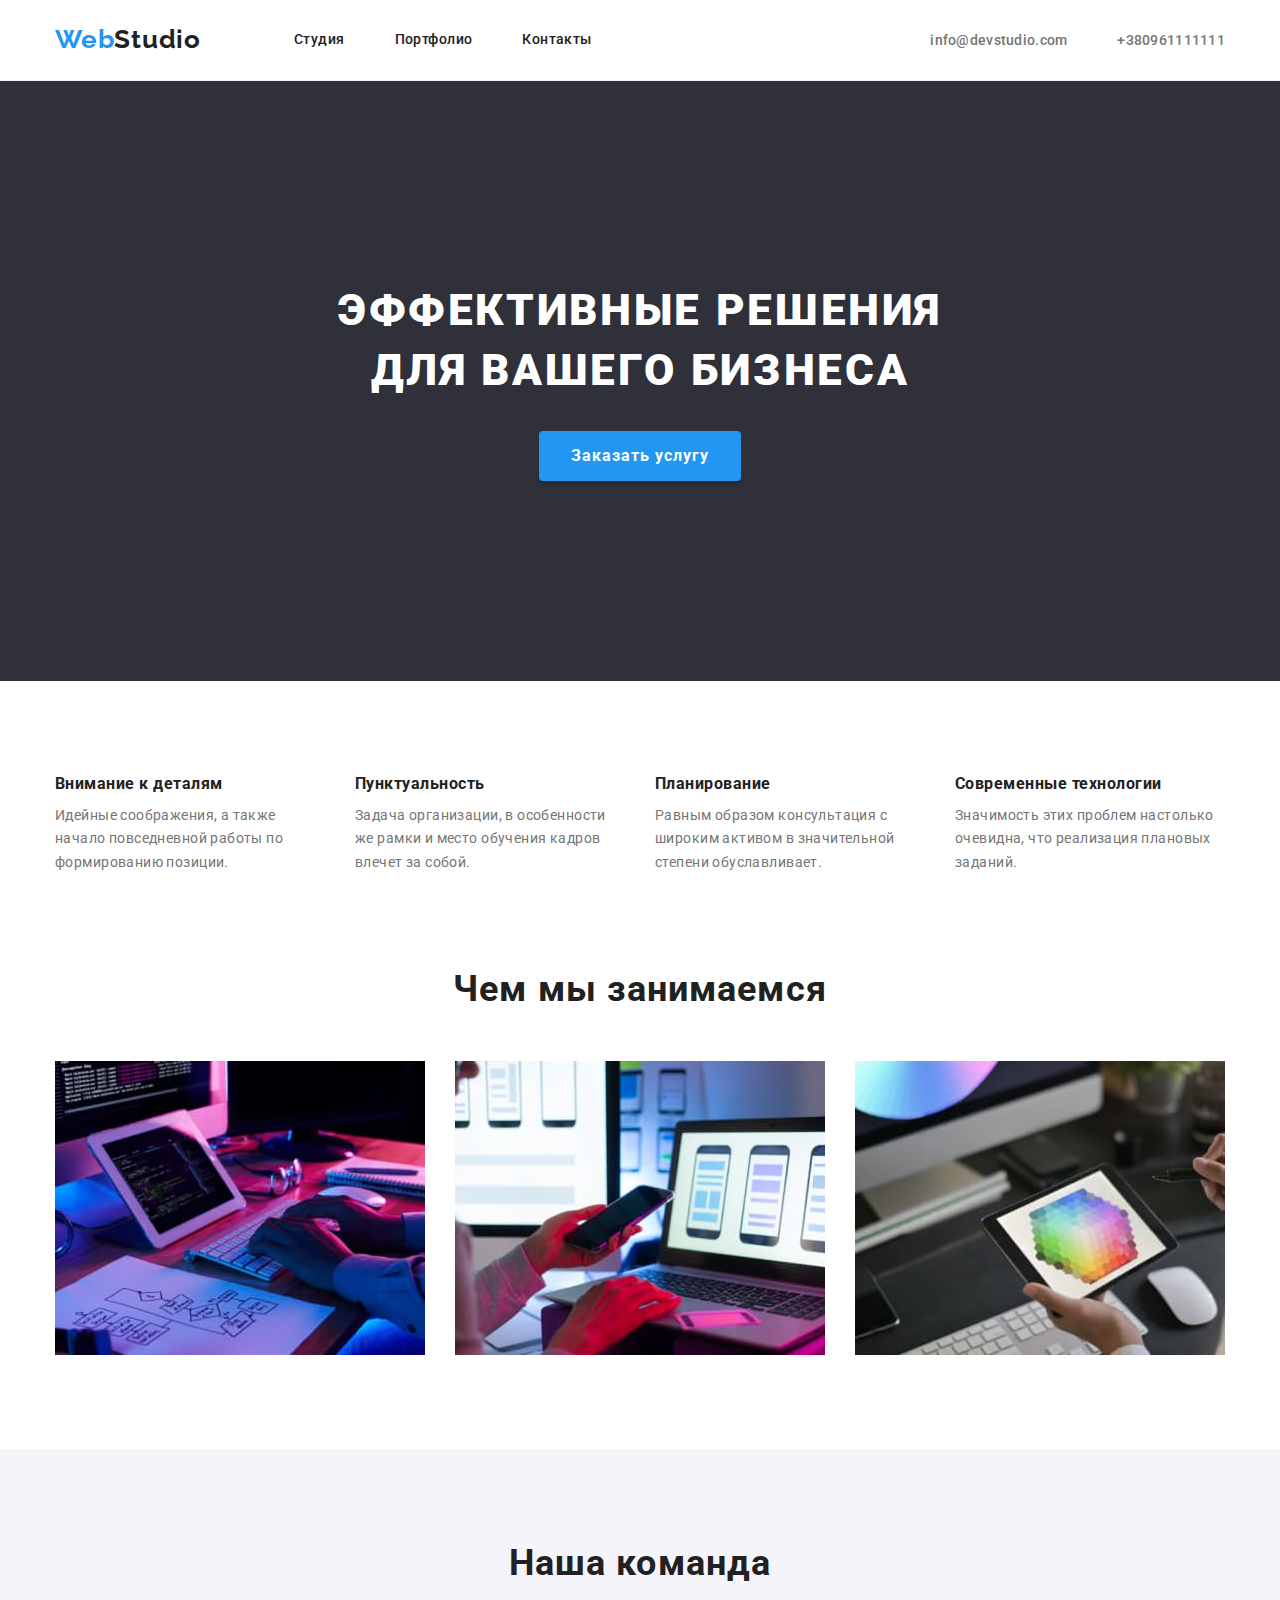
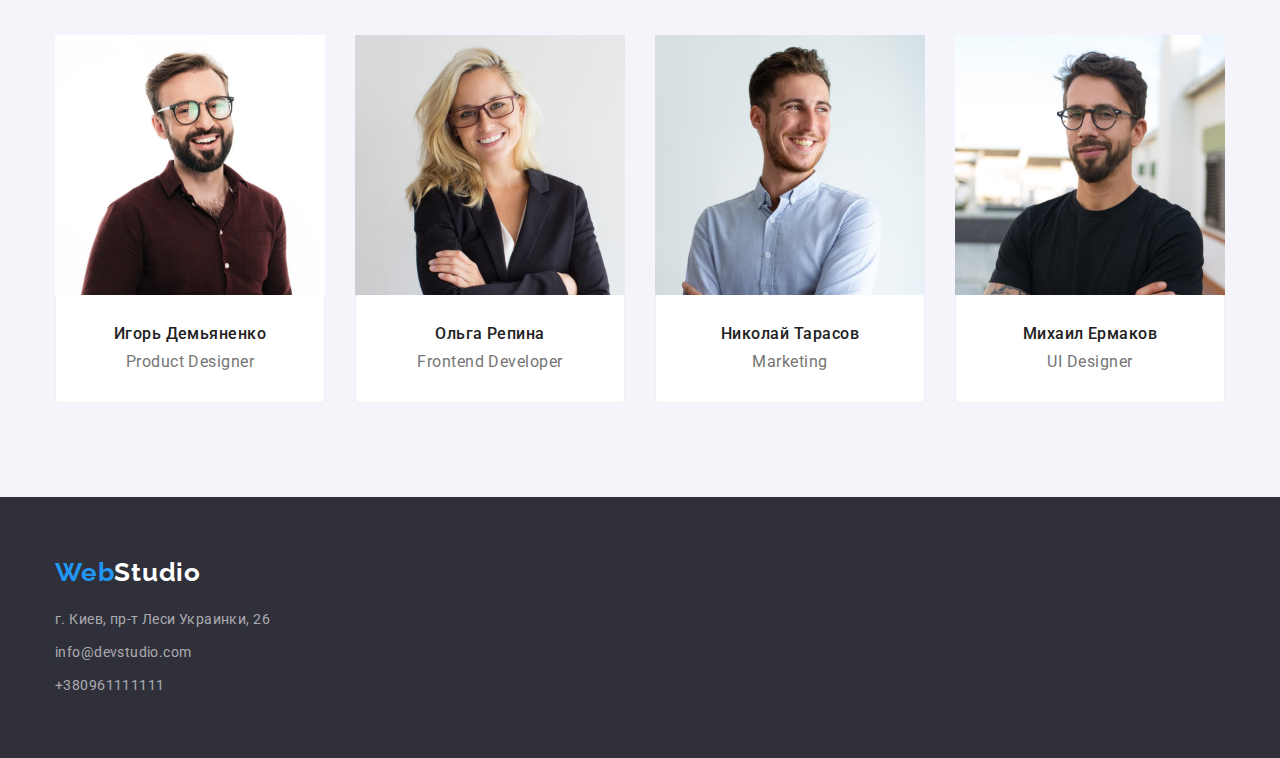
==== commit 55cbf643: "контейнер" ====
--- a/index.html
+++ b/index.html
@@ -36,8 +36,10 @@
         
         <!-- Герой -->
     <section class="hero-section">
+        <div class="container">
             <h1 class="hero-title">Эффективные решения для вашего бизнеса</h1>
             <button class="btn" type="button">Заказать услугу</button>
+        </div>
     </section>
 
         
--- a/css/styles.css
+++ b/css/styles.css
@@ -210,7 +210,7 @@
   margin-bottom: 50px;
 }
 .team {
-  margin-bottom: 20px;
+  margin-bottom: 50px;
 }
 .vector,
 .team {
